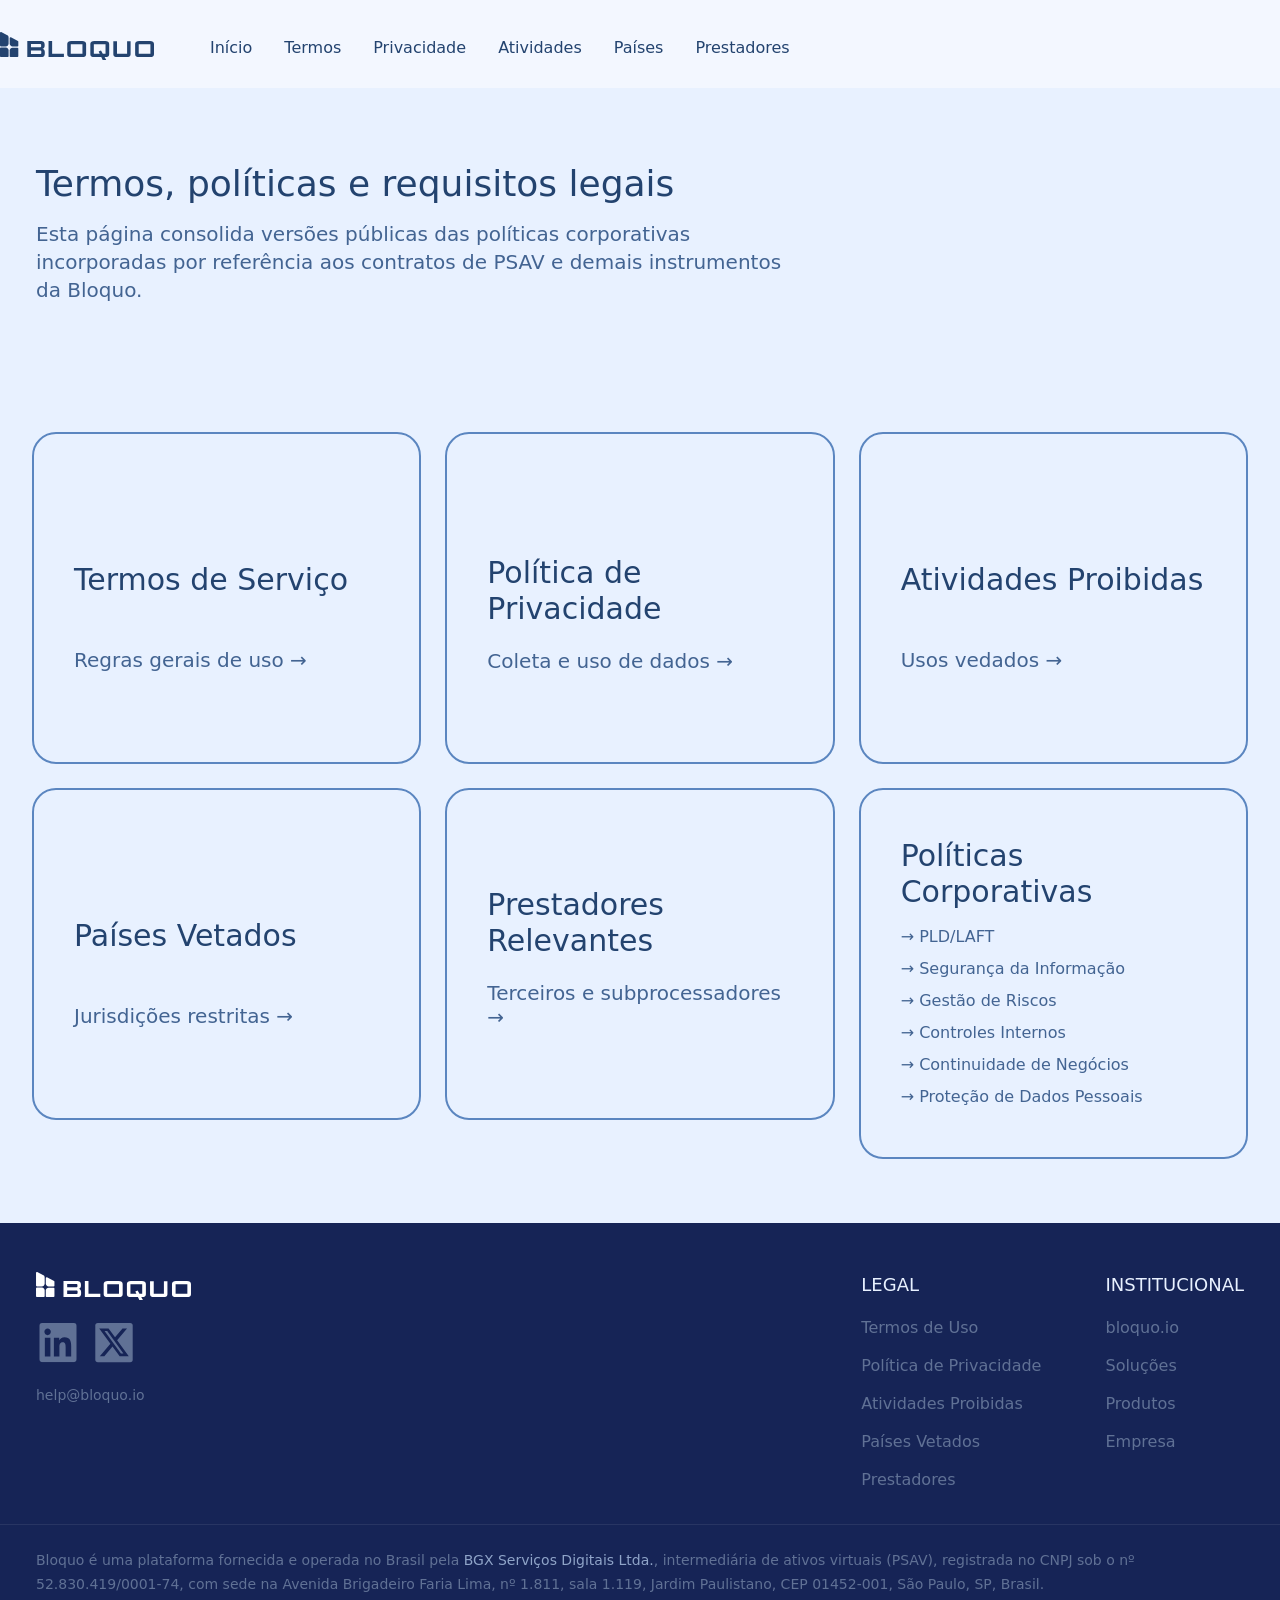
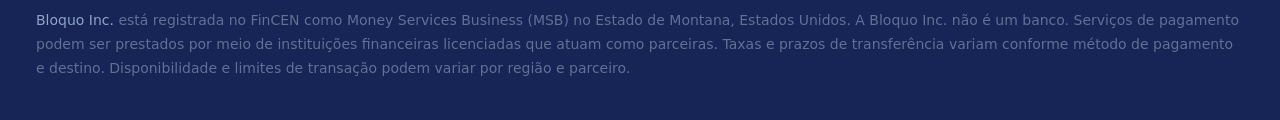
==== index.html @ 352c8483 "feat: add legal site (index, terms, privacy policy, policies)" ====
<!doctype html>
<html lang="pt-br">
<head>
  <meta charset="utf-8"/>
  <meta name="viewport" content="width=device-width, initial-scale=1"/>
  <title>Início — Bloquo Legal</title>
  <link rel="stylesheet" href="styles.css"/>
</head>
<body>
  <div class="container">
    
<header class="fixed top-0 pt-2 left-0 px-4.5 md:px-12 xl:px-0 right-0 z-50 bg-[#F3F7FF]">
  <div class="max-w-7xl mx-auto pl-0">
    <div class="flex items-center justify-between h-16 md:h-20">
      <div class="flex items-center gap-8 md:pl-0">
        <a class="flex items-center transition-opacity duration-300 ease-in-out hover:opacity-80" href="/">
          <img alt="Bloquo Logo" class="h-6 md:h-7 w-auto mb-1 transition-transform duration-300 ease-in-out" draggable="false" src="data:image/svg+xml,%3csvg%20width='154'%20height='28'%20viewBox='0%200%20154%2028'%20fill='none'%20xmlns='http://www.w3.org/2000/svg'%3e%3cg%20clip-path='url(%23clip0_362_6526)'%3e%3cpath%20d='M27.2982%2025.04V9.04001H40.5891C41.2258%209.04001%2041.7829%209.04001%2042.2605%209.20001C42.738%209.28001%2043.1359%209.52001%2043.5338%209.76001C43.8522%2010%2044.1705%2010.4%2044.3297%2010.88C44.4889%2011.36%2044.6481%2011.92%2044.6481%2012.64V13.68C44.6481%2014.48%2044.4889%2015.2%2044.091%2015.68C43.7726%2016.24%2043.2155%2016.56%2042.4992%2016.8C43.2951%2017.04%2043.9318%2017.44%2044.2501%2018C44.6481%2018.56%2044.8072%2019.36%2044.8072%2020.32V21.44C44.8072%2022.16%2044.7276%2022.8%2044.4889%2023.28C44.3297%2023.76%2044.0114%2024.16%2043.693%2024.4C43.3747%2024.64%2042.8972%2024.88%2042.4196%2024.96C41.9421%2025.04%2041.385%2025.12%2040.7483%2025.12L27.2982%2025.04ZM30.9592%2022H40.1116C40.5096%2022%2040.7483%2021.92%2040.9871%2021.76C41.1462%2021.6%2041.3054%2021.28%2041.3054%2020.96V19.44C41.3054%2019.04%2041.2258%2018.72%2040.9871%2018.64C40.8279%2018.48%2040.5096%2018.4%2040.1116%2018.4H30.9592V22ZM30.9592%2015.36H39.9525C40.3504%2015.36%2040.5891%2015.36%2040.8279%2015.12C40.9871%2014.96%2041.1462%2014.72%2041.1462%2014.32V13.12C41.1462%2012.8%2041.0667%2012.48%2040.8279%2012.32C40.6687%2012.16%2040.3504%2012.08%2039.9525%2012.08H30.9592V15.36Z'%20fill='%2323436F'/%3e%3cpath%20d='M48.5478%2025.04V9.04001H52.1292V21.76H63.908V25.04H48.5478Z'%20fill='%2323436F'/%3e%3cpath%20d='M67.2506%2012.24C67.2506%2010.96%2067.6486%2010.08%2068.3649%209.68001C69.0811%209.28001%2070.0362%209.04001%2071.23%209.04001H82.1333C83.3271%209.04001%2084.2822%209.28001%2084.9984%209.68001C85.7147%2010.08%2086.1127%2010.96%2086.1127%2012.24V21.76C86.1127%2023.12%2085.7943%2024%2085.078%2024.48C84.3618%2024.88%2083.4067%2025.12%2082.1333%2025.12H71.23C69.9566%2025.12%2069.0015%2024.88%2068.2853%2024.48C67.569%2024.08%2067.2506%2023.2%2067.2506%2021.84V12.32V12.24ZM70.7525%2012.24V21.84H82.4517V12.24H70.7525Z'%20fill='%2323436F'/%3e%3cpath%20d='M90.3307%2012.24C90.3307%2010.96%2090.7287%2010.08%2091.445%209.68001C92.1612%209.28001%2093.1163%209.04001%2094.3101%209.04001H105.213C106.407%209.04001%20107.362%209.28001%20108.079%209.68001C108.795%2010.08%20109.193%2010.96%20109.193%2012.24V21.76C109.193%2023.12%20108.874%2024%20108.158%2024.48C107.442%2024.88%20106.487%2025.12%20105.213%2025.12H94.3101C93.0367%2025.12%2092.0817%2024.88%2091.3654%2024.48C90.6491%2024.08%2090.3307%2023.2%2090.3307%2021.84V12.32V12.24ZM93.8326%2012.24V21.84H105.532V12.24H93.8326ZM102.667%2028L98.6873%2019.52L100.995%2018.4L106.248%2028H102.746H102.667Z'%20fill='%2323436F'/%3e%3cpath%20d='M113.49%209.2H116.992V21.76H127.1V9.2H130.602V21.76C130.602%2023.12%20130.283%2024%20129.567%2024.48C128.851%2024.88%20127.896%2025.12%20126.622%2025.12H117.311C116.674%2025.12%20116.196%2025.12%20115.639%2024.96C115.162%2024.88%20114.764%2024.72%20114.366%2024.48C114.048%2024.24%20113.729%2023.92%20113.57%2023.44C113.411%2023.04%20113.331%2022.48%20113.331%2021.76V9.2H113.49Z'%20fill='%2323436F'/%3e%3cpath%20d='M135.138%2012.24C135.138%2010.96%20135.536%2010.08%20136.252%209.68001C136.968%209.28001%20137.924%209.04001%20139.117%209.04001H150.021C151.214%209.04001%20152.17%209.28001%20152.886%209.68001C153.602%2010.08%20154%2010.96%20154%2012.24V21.76C154%2023.12%20153.682%2024%20152.965%2024.48C152.249%2024.88%20151.294%2025.12%20150.021%2025.12H139.117C137.844%2025.12%20136.889%2024.88%20136.173%2024.48C135.456%2024.08%20135.138%2023.2%20135.138%2021.84V12.32V12.24ZM138.719%2012.24V21.84H150.419V12.24H138.719Z'%20fill='%2323436F'/%3e%3cpath%20d='M0%2016.4C0%2015.92%200.318346%2015.6%200.795866%2015.6H5.73023H5.88941C7.40155%2015.68%208.59535%2016.96%208.59535%2018.48V24.24C8.59535%2024.72%208.277%2025.04%207.79948%2025.04H0.795866C0.318346%2025.04%200%2024.72%200%2024.24V16.4Z'%20fill='%2323436F'/%3e%3cpath%20d='M18.3049%2024.32C18.3049%2024.8%2017.9866%2025.12%2017.509%2025.12H10.5054C10.0279%2025.12%209.70956%2024.8%209.70956%2024.32V18.56C9.70956%2016.96%2010.9829%2015.68%2012.5747%2015.68H17.509C17.9866%2015.68%2018.3049%2016%2018.3049%2016.48V24.32Z'%20fill='%2323436F'/%3e%3cpath%20d='M7.32196%203.36008C8.11783%203.76008%208.59535%204.56008%208.59535%205.44008V11.5201V11.6801C8.51576%2013.2001%207.24238%2014.4001%205.73023%2014.4001H0.795866C0.318346%2014.4001%200%2014.0801%200%2013.6001V0.800081C0%200.160081%200.636693%20-0.15992%201.1938%200.0800805L7.32196%203.36008Z'%20fill='%2323436F'/%3e%3cpath%20d='M17.907%209.04C18.1457%209.2%2018.3049%209.44%2018.3049%209.76V13.68C18.3049%2014.16%2017.9866%2014.48%2017.509%2014.48H12.5747H12.4155C10.9829%2014.4%209.78915%2013.2%209.70956%2011.76V11.6V6C9.70956%205.36%2010.3463%205.04%2010.9034%205.28L17.907%209.04Z'%20fill='%2323436F'/%3e%3c/g%3e%3cdefs%3e%3cclipPath%20id='clip0_362_6526'%3e%3crect%20width='154'%20height='28'%20fill='white'/%3e%3c/clipPath%3e%3c/defs%3e%3c/svg%3e">
        </a>
        <nav class="hidden md:flex md:pl-6 items-center gap-8">
          <a href="index.html" class="text-[#23436F] cursor-pointer hover:text-[#0055FF] transition-colors duration-300 ease-in-out font-medium">Início</a>
          <a href="terms-of-service.html" class="text-[#23436F] cursor-pointer hover:text-[#0055FF] transition-colors duration-300 ease-in-out font-medium">Termos</a>
          <a href="privacy-policy.html" class="text-[#23436F] cursor-pointer hover:text-[#0055FF] transition-colors duration-300 ease-in-out font-medium">Privacidade</a>
          <a href="restricted-activities.html" class="text-[#23436F] cursor-pointer hover:text-[#0055FF] transition-colors duration-300 ease-in-out font-medium">Atividades</a>
          <a href="restricted-locations.html" class="text-[#23436F] cursor-pointer hover:text-[#0055FF] transition-colors duration-300 ease-in-out font-medium">Países</a>
          <a href="providers.html" class="text-[#23436F] cursor-pointer hover:text-[#0055FF] transition-colors duration-300 ease-in-out font-medium">Prestadores</a>
        </nav>
      </div>
    </div>
  </div>
</header>
<div style="height:100px"></div>

    
</div><!-- /container -->

<div class="page-hero">
  <div class="page-hero__inner">
    <h2>Termos, políticas e requisitos legais</h2>
    <p>Esta página consolida versões públicas das políticas corporativas incorporadas por referência aos contratos de PSAV e demais instrumentos da Bloquo.</p>
  </div>
</div>

<div class="container" style="padding-top:0">
<div class="grid grid-cols-1 md:grid-cols-2 lg:grid-cols-3 gap-6">
  <div class="flex-shrink-0"><div class="bg-transparent border-2 border-[#5B86C0] rounded-3xl text-[#23436F] relative flex w-full"><div class="flex-1 flex flex-col justify-end mb-12 px-10 pb-10 max-h-[280px]"><h3 class="text-xl md:text-3xl font-medium text-[#23436F] leading-[119.93%] mb-4 md:h-4/6 mt-32">Termos de Serviço</h3><h4 class="text-xl font-light h-16 text-[#436492] leading-[119.93%] mt-2 mb-0"><a href="terms-of-service.html" class="text-[#436492] hover:text-[#0055FF]">Regras gerais de uso →</a></h4></div></div></div>
  
  <div class="flex-shrink-0"><div class="bg-transparent border-2 border-[#5B86C0] rounded-3xl text-[#23436F] relative flex" class="w-full"><div class="flex-1 flex flex-col justify-end mb-12 px-10 pb-10 max-h-[280px]"><h3 class="text-xl md:text-3xl font-medium text-[#23436F] leading-[119.93%] mb-4 md:h-4/6 mt-32">Política de Privacidade</h3><h4 class="text-xl font-light h-16 text-[#436492] leading-[119.93%] mt-2 mb-0"><a href="privacy-policy.html" class="text-[#436492] hover:text-[#0055FF]">Coleta e uso de dados →</a></h4></div></div></div>
  
  <div class="flex-shrink-0"><div class="bg-transparent border-2 border-[#5B86C0] rounded-3xl text-[#23436F] relative flex" class="w-full"><div class="flex-1 flex flex-col justify-end mb-12 px-10 pb-10 max-h-[280px]"><h3 class="text-xl md:text-3xl font-medium text-[#23436F] leading-[119.93%] mb-4 md:h-4/6 mt-32">Atividades Proibidas</h3><h4 class="text-xl font-light h-16 text-[#436492] leading-[119.93%] mt-2 mb-0"><a href="restricted-activities.html" class="text-[#436492] hover:text-[#0055FF]">Usos vedados →</a></h4></div></div></div>
  
  <div class="flex-shrink-0"><div class="bg-transparent border-2 border-[#5B86C0] rounded-3xl text-[#23436F] relative flex" class="w-full"><div class="flex-1 flex flex-col justify-end mb-12 px-10 pb-10 max-h-[280px]"><h3 class="text-xl md:text-3xl font-medium text-[#23436F] leading-[119.93%] mb-4 md:h-4/6 mt-32">Países Vetados</h3><h4 class="text-xl font-light h-16 text-[#436492] leading-[119.93%] mt-2 mb-0"><a href="restricted-locations.html" class="text-[#436492] hover:text-[#0055FF]">Jurisdições restritas →</a></h4></div></div></div>
  
  <div class="flex-shrink-0"><div class="bg-transparent border-2 border-[#5B86C0] rounded-3xl text-[#23436F] relative flex w-full"><div class="flex-1 flex flex-col justify-end mb-12 px-10 pb-10 max-h-[280px]"><h3 class="text-xl md:text-3xl font-medium text-[#23436F] leading-[119.93%] mb-4 md:h-4/6 mt-32">Prestadores Relevantes</h3><h4 class="text-xl font-light h-16 text-[#436492] leading-[119.93%] mt-2 mb-0"><a href="providers.html" class="text-[#436492] hover:text-[#0055FF]">Terceiros e subprocessadores →</a></h4></div></div></div>
  
  <div class="flex-shrink-0"><div class="bg-transparent border-2 border-[#5B86C0] rounded-3xl text-[#23436F] relative flex w-full"><div class="flex-1 flex flex-col justify-end mb-6 px-10 pb-6 min-h-[280px]"><h3 class="text-xl md:text-3xl font-medium text-[#23436F] leading-[119.93%] mb-4 mt-12">Políticas Corporativas</h3><ul class="text-base text-[#436492] space-y-2"><li><a href="policies/pld.html" class="hover:text-[#0055FF]">→ PLD/LAFT</a></li><li><a href="policies/seguranca-informacao.html" class="hover:text-[#0055FF]">→ Segurança da Informação</a></li><li><a href="policies/gestao-riscos.html" class="hover:text-[#0055FF]">→ Gestão de Riscos</a></li><li><a href="policies/controles-internos.html" class="hover:text-[#0055FF]">→ Controles Internos</a></li><li><a href="policies/continuidade.html" class="hover:text-[#0055FF]">→ Continuidade de Negócios</a></li><li><a href="policies/dados-pessoais.html" class="hover:text-[#0055FF]">→ Proteção de Dados Pessoais</a></li></ul></div></div></div>
</div>

    


  </div>

<footer class="site-footer">
  <div class="site-footer__inner">
    <div class="site-footer__brand">
      <a href="https://bloquo.io" class="site-footer__logo-link">
        <img src="data:image/svg+xml,%3csvg%20width='154'%20height='28'%20viewBox='0%200%20154%2028'%20fill='none'%20xmlns='http://www.w3.org/2000/svg'%3e%3cg%20clip-path='url(%23clip0_362_6526)'%3e%3cpath%20d='M27.2982%2025.04V9.04001H40.5891C41.2258%209.04001%2041.7829%209.04001%2042.2605%209.20001C42.738%209.28001%2043.1359%209.52001%2043.5338%209.76001C43.8522%2010%2044.1705%2010.4%2044.3297%2010.88C44.4889%2011.36%2044.6481%2011.92%2044.6481%2012.64V13.68C44.6481%2014.48%2044.4889%2015.2%2044.091%2015.68C43.7726%2016.24%2043.2155%2016.56%2042.4992%2016.8C43.2951%2017.04%2043.9318%2017.44%2044.2501%2018C44.6481%2018.56%2044.8072%2019.36%2044.8072%2020.32V21.44C44.8072%2022.16%2044.7276%2022.8%2044.4889%2023.28C44.3297%2023.76%2044.0114%2024.16%2043.693%2024.4C43.3747%2024.64%2042.8972%2024.88%2042.4196%2024.96C41.9421%2025.04%2041.385%2025.12%2040.7483%2025.12L27.2982%2025.04ZM30.9592%2022H40.1116C40.5096%2022%2040.7483%2021.92%2040.9871%2021.76C41.1462%2021.6%2041.3054%2021.28%2041.3054%2020.96V19.44C41.3054%2019.04%2041.2258%2018.72%2040.9871%2018.64C40.8279%2018.48%2040.5096%2018.4%2040.1116%2018.4H30.9592V22ZM30.9592%2015.36H39.9525C40.3504%2015.36%2040.5891%2015.36%2040.8279%2015.12C40.9871%2014.96%2041.1462%2014.72%2041.1462%2014.32V13.12C41.1462%2012.8%2041.0667%2012.48%2040.8279%2012.32C40.6687%2012.16%2040.3504%2012.08%2039.9525%2012.08H30.9592V15.36Z'%20fill='%2323436F'/%3e%3cpath%20d='M48.5478%2025.04V9.04001H52.1292V21.76H63.908V25.04H48.5478Z'%20fill='%2323436F'/%3e%3cpath%20d='M67.2506%2012.24C67.2506%2010.96%2067.6486%2010.08%2068.3649%209.68001C69.0811%209.28001%2070.0362%209.04001%2071.23%209.04001H82.1333C83.3271%209.04001%2084.2822%209.28001%2084.9984%209.68001C85.7147%2010.08%2086.1127%2010.96%2086.1127%2012.24V21.76C86.1127%2023.12%2085.7943%2024%2085.078%2024.48C84.3618%2024.88%2083.4067%2025.12%2082.1333%2025.12H71.23C69.9566%2025.12%2069.0015%2024.88%2068.2853%2024.48C67.569%2024.08%2067.2506%2023.2%2067.2506%2021.84V12.32V12.24ZM70.7525%2012.24V21.84H82.4517V12.24H70.7525Z'%20fill='%2323436F'/%3e%3cpath%20d='M90.3307%2012.24C90.3307%2010.96%2090.7287%2010.08%2091.445%209.68001C92.1612%209.28001%2093.1163%209.04001%2094.3101%209.04001H105.213C106.407%209.04001%20107.362%209.28001%20108.079%209.68001C108.795%2010.08%20109.193%2010.96%20109.193%2012.24V21.76C109.193%2023.12%20108.874%2024%20108.158%2024.48C107.442%2024.88%20106.487%2025.12%20105.213%2025.12H94.3101C93.0367%2025.12%2092.0817%2024.88%2091.3654%2024.48C90.6491%2024.08%2090.3307%2023.2%2090.3307%2021.84V12.32V12.24ZM93.8326%2012.24V21.84H105.532V12.24H93.8326ZM102.667%2028L98.6873%2019.52L100.995%2018.4L106.248%2028H102.746H102.667Z'%20fill='%2323436F'/%3e%3cpath%20d='M113.49%209.2H116.992V21.76H127.1V9.2H130.602V21.76C130.602%2023.12%20130.283%2024%20129.567%2024.48C128.851%2024.88%20127.896%2025.12%20126.622%2025.12H117.311C116.674%2025.12%20116.196%2025.12%20115.639%2024.96C115.162%2024.88%20114.764%2024.72%20114.366%2024.48C114.048%2024.24%20113.729%2023.92%20113.57%2023.44C113.411%2023.04%20113.331%2022.48%20113.331%2021.76V9.2H113.49Z'%20fill='%2323436F'/%3e%3cpath%20d='M135.138%2012.24C135.138%2010.96%20135.536%2010.08%20136.252%209.68001C136.968%209.28001%20137.924%209.04001%20139.117%209.04001H150.021C151.214%209.04001%20152.17%209.28001%20152.886%209.68001C153.602%2010.08%20154%2010.96%20154%2012.24V21.76C154%2023.12%20153.682%2024%20152.965%2024.48C152.249%2024.88%20151.294%2025.12%20150.021%2025.12H139.117C137.844%2025.12%20136.889%2024.88%20136.173%2024.48C135.456%2024.08%20135.138%2023.2%20135.138%2021.84V12.32V12.24ZM138.719%2012.24V21.84H150.419V12.24H138.719Z'%20fill='%2323436F'/%3e%3cpath%20d='M0%2016.4C0%2015.92%200.318346%2015.6%200.795866%2015.6H5.73023H5.88941C7.40155%2015.68%208.59535%2016.96%208.59535%2018.48V24.24C8.59535%2024.72%208.277%2025.04%207.79948%2025.04H0.795866C0.318346%2025.04%200%2024.72%200%2024.24V16.4Z'%20fill='%2323436F'/%3e%3cpath%20d='M18.3049%2024.32C18.3049%2024.8%2017.9866%2025.12%2017.509%2025.12H10.5054C10.0279%2025.12%209.70956%2024.8%209.70956%2024.32V18.56C9.70956%2016.96%2010.9829%2015.68%2012.5747%2015.68H17.509C17.9866%2015.68%2018.3049%2016%2018.3049%2016.48V24.32Z'%20fill='%2323436F'/%3e%3cpath%20d='M7.32196%203.36008C8.11783%203.76008%208.59535%204.56008%208.59535%205.44008V11.5201V11.6801C8.51576%2013.2001%207.24238%2014.4001%205.73023%2014.4001H0.795866C0.318346%2014.4001%200%2014.0801%200%2013.6001V0.800081C0%200.160081%200.636693%20-0.15992%201.1938%200.0800805L7.32196%203.36008Z'%20fill='%2323436F'/%3e%3cpath%20d='M17.907%209.04C18.1457%209.2%2018.3049%209.44%2018.3049%209.76V13.68C18.3049%2014.16%2017.9866%2014.48%2017.509%2014.48H12.5747H12.4155C10.9829%2014.4%209.78915%2013.2%209.70956%2011.76V11.6V6C9.70956%205.36%2010.3463%205.04%2010.9034%205.28L17.907%209.04Z'%20fill='%2323436F'/%3e%3c/g%3e%3cdefs%3e%3cclipPath%20id='clip0_362_6526'%3e%3crect%20width='154'%20height='28'%20fill='white'/%3e%3c/clipPath%3e%3c/defs%3e%3c/svg%3e" alt="Bloquo" class="site-footer__logo">
      </a>
      <div class="site-footer__social">
        <a href="https://www.linkedin.com/company/bloquo-inc/" target="_blank" rel="noopener" aria-label="LinkedIn" class="site-footer__social-icon">
          <img alt="LinkedIn" src="data:image/svg+xml,%3csvg%20width='29'%20height='31'%20viewBox='0%200%2029%2031'%20fill='none'%20xmlns='http://www.w3.org/2000/svg'%3e%3cg%20clip-path='url(%23clip0_639_62)'%3e%3cpath%20d='M26.8533%200H2.14102C0.957227%200%200%200.9786%200%202.18851V28.1718C0%2029.3817%200.957227%2030.3663%202.14102%2030.3663H26.8533C28.0371%2030.3663%2029%2029.3817%2029%2028.1778V2.18851C29%200.9786%2028.0371%200%2026.8533%200ZM8.60371%2025.8766H4.29902V11.3814H8.60371V25.8766ZM6.45137%209.40642C5.06934%209.40642%203.95352%208.23803%203.95352%206.79682C3.95352%205.35561%205.06934%204.18722%206.45137%204.18722C7.82773%204.18722%208.94355%205.35561%208.94355%206.79682C8.94355%208.2321%207.82773%209.40642%206.45137%209.40642ZM24.7123%2025.8766H20.4133V18.8306C20.4133%2017.1522%2020.385%2014.9874%2018.176%2014.9874C15.9387%2014.9874%2015.5988%2016.8201%2015.5988%2018.712V25.8766H11.3055V11.3814H15.4289V13.3623H15.4855C16.0576%2012.2236%2017.4623%2011.0196%2019.5523%2011.0196C23.908%2011.0196%2024.7123%2014.0207%2024.7123%2017.9232V25.8766V25.8766Z'%20fill='%23607195'/%3e%3c/g%3e%3cdefs%3e%3cclipPath%20id='clip0_639_62'%3e%3crect%20width='29'%20height='30.3663'%20fill='white'/%3e%3c/clipPath%3e%3c/defs%3e%3c/svg%3e" class="site-footer__social-img">
        </a>
        <a href="https://x.com/bloquo_io" target="_blank" rel="noopener" aria-label="X (Twitter)" class="site-footer__social-icon">
          <img alt="X" src="data:image/svg+xml,%3csvg%20width='29'%20height='31'%20viewBox='0%200%2029%2031'%20fill='none'%20xmlns='http://www.w3.org/2000/svg'%3e%3crect%20width='29'%20height='30.3663'%20rx='2'%20fill='%23607195'/%3e%3cpath%20d='M21.09%204.1709H24.604L16.9269%2013.3588L25.9584%2025.8614H18.8868L13.348%2018.2786L7.01044%2025.8614H3.49428L11.7057%2016.0339L3.04175%204.1709H10.2929L15.2995%2011.1018L21.09%204.1709ZM19.8567%2023.6589H21.8038L9.23487%206.25763H7.14535L19.8567%2023.6589Z'%20fill='%23162456'/%3e%3c/svg%3e" class="site-footer__social-img">
        </a>
      </div>
      <a href="mailto:help@bloquo.io" class="site-footer__email">help@bloquo.io</a>
    </div>
    <div class="site-footer__nav">
      <div class="site-footer__nav-col">
        <span class="site-footer__nav-heading">LEGAL</span>
        <a href="terms-of-service.html" class="site-footer__nav-link">Termos de Uso</a>
        <a href="privacy-policy.html" class="site-footer__nav-link">Política de Privacidade</a>
        <a href="restricted-activities.html" class="site-footer__nav-link">Atividades Proibidas</a>
        <a href="restricted-locations.html" class="site-footer__nav-link">Países Vetados</a>
        <a href="providers.html" class="site-footer__nav-link">Prestadores</a>
      </div>
      <div class="site-footer__nav-col">
        <span class="site-footer__nav-heading">INSTITUCIONAL</span>
        <a href="https://bloquo.io" class="site-footer__nav-link">bloquo.io</a>
        <a href="https://bloquo.io/#solutions" class="site-footer__nav-link">Soluções</a>
        <a href="https://bloquo.io/#products" class="site-footer__nav-link">Produtos</a>
        <a href="https://bloquo.io/company" class="site-footer__nav-link">Empresa</a>
      </div>
    </div>
  </div>
  <div class="site-footer__legal">
    <p>Bloquo é uma plataforma fornecida e operada no Brasil pela <strong>BGX Serviços Digitais Ltda.</strong>, intermediária de ativos virtuais (PSAV), registrada no CNPJ sob o nº 52.830.419/0001-74, com sede na Avenida Brigadeiro Faria Lima, nº 1.811, sala 1.119, Jardim Paulistano, CEP 01452-001, São Paulo, SP, Brasil.</p>
    <p><strong>Bloquo Inc.</strong> está registrada no FinCEN como Money Services Business (MSB) no Estado de Montana, Estados Unidos. A Bloquo Inc. não é um banco. Serviços de pagamento podem ser prestados por meio de instituições financeiras licenciadas que atuam como parceiras. Taxas e prazos de transferência variam conforme método de pagamento e destino. Disponibilidade e limites de transação podem variar por região e parceiro.</p>
  </div>
</footer>
</body>
</html>
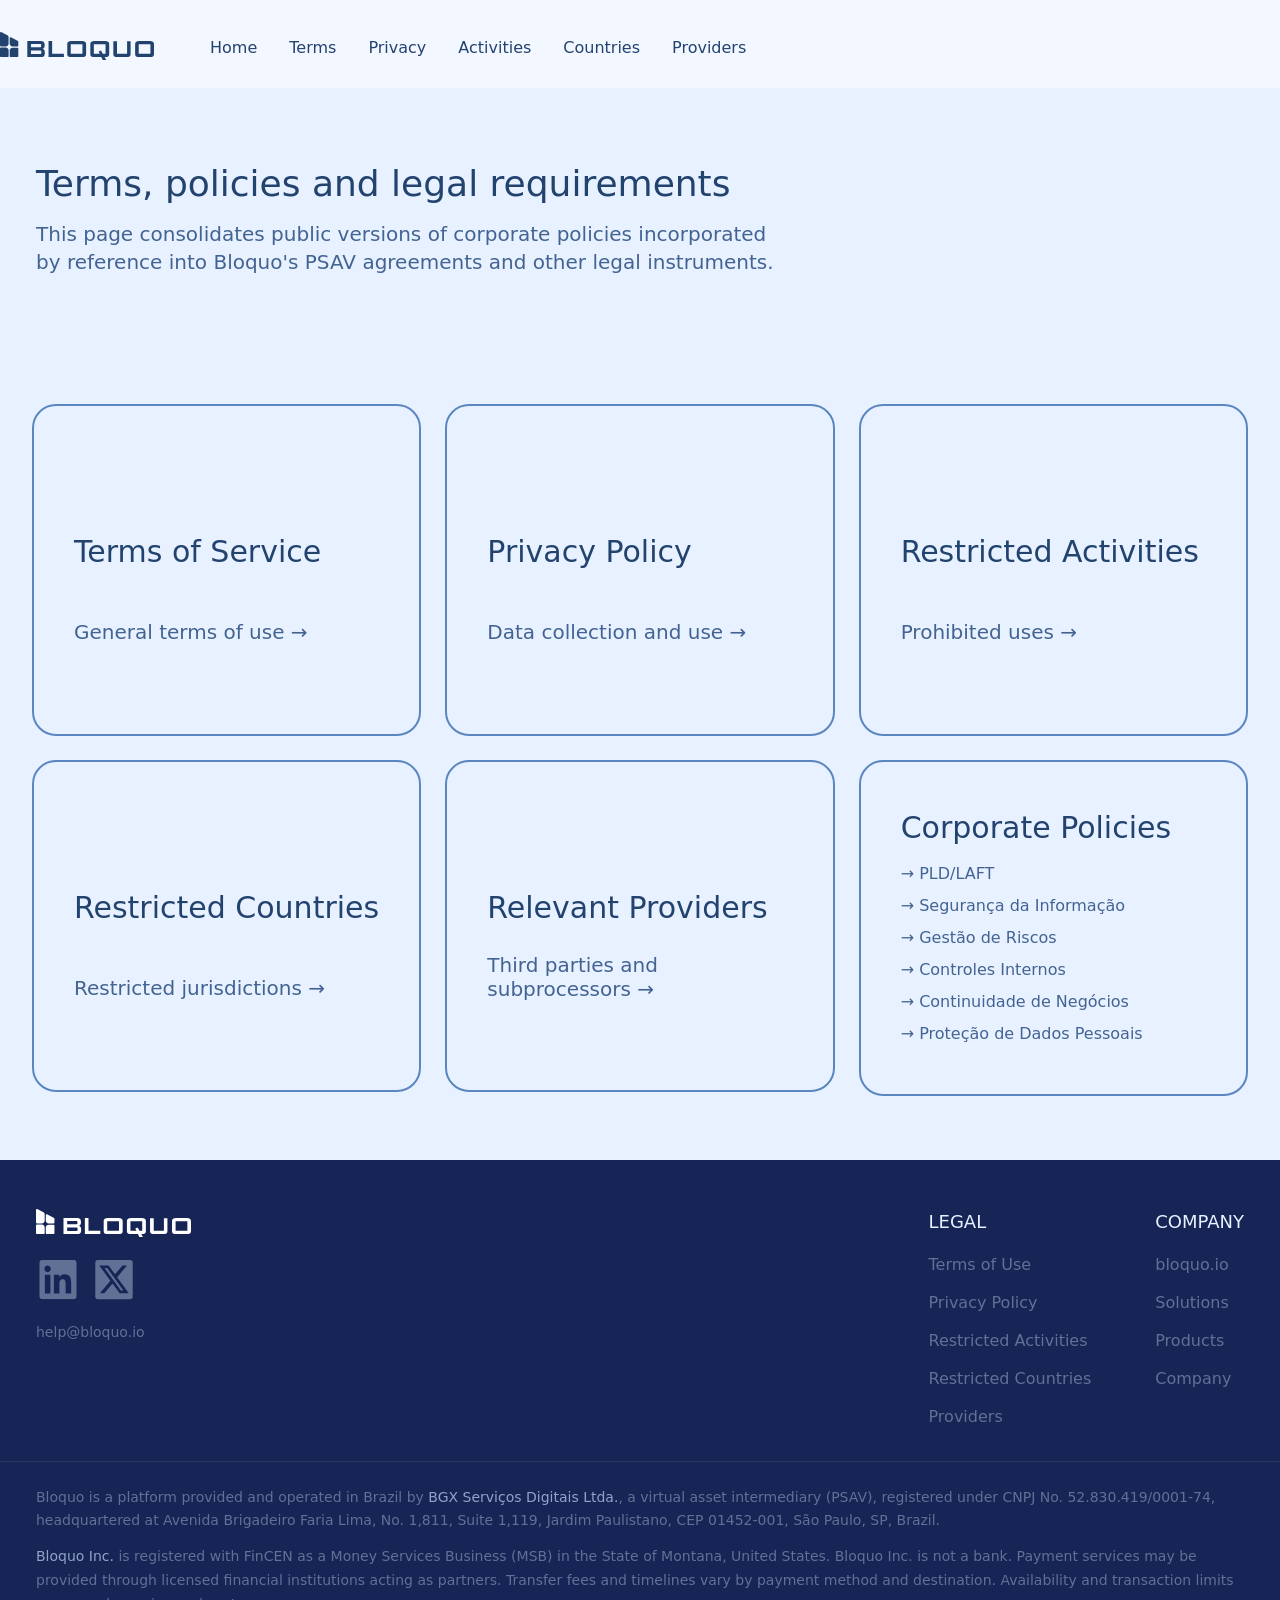
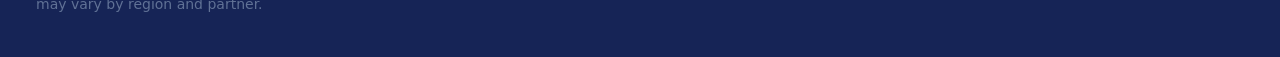
==== commit 7da9b1c4: "translate site to English" ====
--- a/index.html
+++ b/index.html
@@ -1,9 +1,9 @@
 <!doctype html>
-<html lang="pt-br">
+<html lang="en">
 <head>
   <meta charset="utf-8"/>
   <meta name="viewport" content="width=device-width, initial-scale=1"/>
-  <title>Início — Bloquo Legal</title>
+  <title>Home — Bloquo Legal</title>
   <link rel="stylesheet" href="styles.css"/>
 </head>
 <body>
@@ -17,12 +17,12 @@
           <img alt="Bloquo Logo" class="h-6 md:h-7 w-auto mb-1 transition-transform duration-300 ease-in-out" draggable="false" src="data:image/svg+xml,%3csvg%20width='154'%20height='28'%20viewBox='0%200%20154%2028'%20fill='none'%20xmlns='http://www.w3.org/2000/svg'%3e%3cg%20clip-path='url(%23clip0_362_6526)'%3e%3cpath%20d='M27.2982%2025.04V9.04001H40.5891C41.2258%209.04001%2041.7829%209.04001%2042.2605%209.20001C42.738%209.28001%2043.1359%209.52001%2043.5338%209.76001C43.8522%2010%2044.1705%2010.4%2044.3297%2010.88C44.4889%2011.36%2044.6481%2011.92%2044.6481%2012.64V13.68C44.6481%2014.48%2044.4889%2015.2%2044.091%2015.68C43.7726%2016.24%2043.2155%2016.56%2042.4992%2016.8C43.2951%2017.04%2043.9318%2017.44%2044.2501%2018C44.6481%2018.56%2044.8072%2019.36%2044.8072%2020.32V21.44C44.8072%2022.16%2044.7276%2022.8%2044.4889%2023.28C44.3297%2023.76%2044.0114%2024.16%2043.693%2024.4C43.3747%2024.64%2042.8972%2024.88%2042.4196%2024.96C41.9421%2025.04%2041.385%2025.12%2040.7483%2025.12L27.2982%2025.04ZM30.9592%2022H40.1116C40.5096%2022%2040.7483%2021.92%2040.9871%2021.76C41.1462%2021.6%2041.3054%2021.28%2041.3054%2020.96V19.44C41.3054%2019.04%2041.2258%2018.72%2040.9871%2018.64C40.8279%2018.48%2040.5096%2018.4%2040.1116%2018.4H30.9592V22ZM30.9592%2015.36H39.9525C40.3504%2015.36%2040.5891%2015.36%2040.8279%2015.12C40.9871%2014.96%2041.1462%2014.72%2041.1462%2014.32V13.12C41.1462%2012.8%2041.0667%2012.48%2040.8279%2012.32C40.6687%2012.16%2040.3504%2012.08%2039.9525%2012.08H30.9592V15.36Z'%20fill='%2323436F'/%3e%3cpath%20d='M48.5478%2025.04V9.04001H52.1292V21.76H63.908V25.04H48.5478Z'%20fill='%2323436F'/%3e%3cpath%20d='M67.2506%2012.24C67.2506%2010.96%2067.6486%2010.08%2068.3649%209.68001C69.0811%209.28001%2070.0362%209.04001%2071.23%209.04001H82.1333C83.3271%209.04001%2084.2822%209.28001%2084.9984%209.68001C85.7147%2010.08%2086.1127%2010.96%2086.1127%2012.24V21.76C86.1127%2023.12%2085.7943%2024%2085.078%2024.48C84.3618%2024.88%2083.4067%2025.12%2082.1333%2025.12H71.23C69.9566%2025.12%2069.0015%2024.88%2068.2853%2024.48C67.569%2024.08%2067.2506%2023.2%2067.2506%2021.84V12.32V12.24ZM70.7525%2012.24V21.84H82.4517V12.24H70.7525Z'%20fill='%2323436F'/%3e%3cpath%20d='M90.3307%2012.24C90.3307%2010.96%2090.7287%2010.08%2091.445%209.68001C92.1612%209.28001%2093.1163%209.04001%2094.3101%209.04001H105.213C106.407%209.04001%20107.362%209.28001%20108.079%209.68001C108.795%2010.08%20109.193%2010.96%20109.193%2012.24V21.76C109.193%2023.12%20108.874%2024%20108.158%2024.48C107.442%2024.88%20106.487%2025.12%20105.213%2025.12H94.3101C93.0367%2025.12%2092.0817%2024.88%2091.3654%2024.48C90.6491%2024.08%2090.3307%2023.2%2090.3307%2021.84V12.32V12.24ZM93.8326%2012.24V21.84H105.532V12.24H93.8326ZM102.667%2028L98.6873%2019.52L100.995%2018.4L106.248%2028H102.746H102.667Z'%20fill='%2323436F'/%3e%3cpath%20d='M113.49%209.2H116.992V21.76H127.1V9.2H130.602V21.76C130.602%2023.12%20130.283%2024%20129.567%2024.48C128.851%2024.88%20127.896%2025.12%20126.622%2025.12H117.311C116.674%2025.12%20116.196%2025.12%20115.639%2024.96C115.162%2024.88%20114.764%2024.72%20114.366%2024.48C114.048%2024.24%20113.729%2023.92%20113.57%2023.44C113.411%2023.04%20113.331%2022.48%20113.331%2021.76V9.2H113.49Z'%20fill='%2323436F'/%3e%3cpath%20d='M135.138%2012.24C135.138%2010.96%20135.536%2010.08%20136.252%209.68001C136.968%209.28001%20137.924%209.04001%20139.117%209.04001H150.021C151.214%209.04001%20152.17%209.28001%20152.886%209.68001C153.602%2010.08%20154%2010.96%20154%2012.24V21.76C154%2023.12%20153.682%2024%20152.965%2024.48C152.249%2024.88%20151.294%2025.12%20150.021%2025.12H139.117C137.844%2025.12%20136.889%2024.88%20136.173%2024.48C135.456%2024.08%20135.138%2023.2%20135.138%2021.84V12.32V12.24ZM138.719%2012.24V21.84H150.419V12.24H138.719Z'%20fill='%2323436F'/%3e%3cpath%20d='M0%2016.4C0%2015.92%200.318346%2015.6%200.795866%2015.6H5.73023H5.88941C7.40155%2015.68%208.59535%2016.96%208.59535%2018.48V24.24C8.59535%2024.72%208.277%2025.04%207.79948%2025.04H0.795866C0.318346%2025.04%200%2024.72%200%2024.24V16.4Z'%20fill='%2323436F'/%3e%3cpath%20d='M18.3049%2024.32C18.3049%2024.8%2017.9866%2025.12%2017.509%2025.12H10.5054C10.0279%2025.12%209.70956%2024.8%209.70956%2024.32V18.56C9.70956%2016.96%2010.9829%2015.68%2012.5747%2015.68H17.509C17.9866%2015.68%2018.3049%2016%2018.3049%2016.48V24.32Z'%20fill='%2323436F'/%3e%3cpath%20d='M7.32196%203.36008C8.11783%203.76008%208.59535%204.56008%208.59535%205.44008V11.5201V11.6801C8.51576%2013.2001%207.24238%2014.4001%205.73023%2014.4001H0.795866C0.318346%2014.4001%200%2014.0801%200%2013.6001V0.800081C0%200.160081%200.636693%20-0.15992%201.1938%200.0800805L7.32196%203.36008Z'%20fill='%2323436F'/%3e%3cpath%20d='M17.907%209.04C18.1457%209.2%2018.3049%209.44%2018.3049%209.76V13.68C18.3049%2014.16%2017.9866%2014.48%2017.509%2014.48H12.5747H12.4155C10.9829%2014.4%209.78915%2013.2%209.70956%2011.76V11.6V6C9.70956%205.36%2010.3463%205.04%2010.9034%205.28L17.907%209.04Z'%20fill='%2323436F'/%3e%3c/g%3e%3cdefs%3e%3cclipPath%20id='clip0_362_6526'%3e%3crect%20width='154'%20height='28'%20fill='white'/%3e%3c/clipPath%3e%3c/defs%3e%3c/svg%3e">
         </a>
         <nav class="hidden md:flex md:pl-6 items-center gap-8">
-          <a href="index.html" class="text-[#23436F] cursor-pointer hover:text-[#0055FF] transition-colors duration-300 ease-in-out font-medium">Início</a>
-          <a href="terms-of-service.html" class="text-[#23436F] cursor-pointer hover:text-[#0055FF] transition-colors duration-300 ease-in-out font-medium">Termos</a>
-          <a href="privacy-policy.html" class="text-[#23436F] cursor-pointer hover:text-[#0055FF] transition-colors duration-300 ease-in-out font-medium">Privacidade</a>
-          <a href="restricted-activities.html" class="text-[#23436F] cursor-pointer hover:text-[#0055FF] transition-colors duration-300 ease-in-out font-medium">Atividades</a>
-          <a href="restricted-locations.html" class="text-[#23436F] cursor-pointer hover:text-[#0055FF] transition-colors duration-300 ease-in-out font-medium">Países</a>
-          <a href="providers.html" class="text-[#23436F] cursor-pointer hover:text-[#0055FF] transition-colors duration-300 ease-in-out font-medium">Prestadores</a>
+          <a href="index.html" class="text-[#23436F] cursor-pointer hover:text-[#0055FF] transition-colors duration-300 ease-in-out font-medium">Home</a>
+          <a href="terms-of-service.html" class="text-[#23436F] cursor-pointer hover:text-[#0055FF] transition-colors duration-300 ease-in-out font-medium">Terms</a>
+          <a href="privacy-policy.html" class="text-[#23436F] cursor-pointer hover:text-[#0055FF] transition-colors duration-300 ease-in-out font-medium">Privacy</a>
+          <a href="restricted-activities.html" class="text-[#23436F] cursor-pointer hover:text-[#0055FF] transition-colors duration-300 ease-in-out font-medium">Activities</a>
+          <a href="restricted-locations.html" class="text-[#23436F] cursor-pointer hover:text-[#0055FF] transition-colors duration-300 ease-in-out font-medium">Countries</a>
+          <a href="providers.html" class="text-[#23436F] cursor-pointer hover:text-[#0055FF] transition-colors duration-300 ease-in-out font-medium">Providers</a>
         </nav>
       </div>
     </div>
@@ -35,24 +35,24 @@
 
 <div class="page-hero">
   <div class="page-hero__inner">
-    <h2>Termos, políticas e requisitos legais</h2>
-    <p>Esta página consolida versões públicas das políticas corporativas incorporadas por referência aos contratos de PSAV e demais instrumentos da Bloquo.</p>
+    <h2>Terms, policies and legal requirements</h2>
+    <p>This page consolidates public versions of corporate policies incorporated by reference into Bloquo's PSAV agreements and other legal instruments.</p>
   </div>
 </div>
 
 <div class="container" style="padding-top:0">
 <div class="grid grid-cols-1 md:grid-cols-2 lg:grid-cols-3 gap-6">
-  <div class="flex-shrink-0"><div class="bg-transparent border-2 border-[#5B86C0] rounded-3xl text-[#23436F] relative flex w-full"><div class="flex-1 flex flex-col justify-end mb-12 px-10 pb-10 max-h-[280px]"><h3 class="text-xl md:text-3xl font-medium text-[#23436F] leading-[119.93%] mb-4 md:h-4/6 mt-32">Termos de Serviço</h3><h4 class="text-xl font-light h-16 text-[#436492] leading-[119.93%] mt-2 mb-0"><a href="terms-of-service.html" class="text-[#436492] hover:text-[#0055FF]">Regras gerais de uso →</a></h4></div></div></div>
+  <div class="flex-shrink-0"><div class="bg-transparent border-2 border-[#5B86C0] rounded-3xl text-[#23436F] relative flex w-full"><div class="flex-1 flex flex-col justify-end mb-12 px-10 pb-10 max-h-[280px]"><h3 class="text-xl md:text-3xl font-medium text-[#23436F] leading-[119.93%] mb-4 md:h-4/6 mt-32">Terms of Service</h3><h4 class="text-xl font-light h-16 text-[#436492] leading-[119.93%] mt-2 mb-0"><a href="terms-of-service.html" class="text-[#436492] hover:text-[#0055FF]">General terms of use →</a></h4></div></div></div>
   
-  <div class="flex-shrink-0"><div class="bg-transparent border-2 border-[#5B86C0] rounded-3xl text-[#23436F] relative flex" class="w-full"><div class="flex-1 flex flex-col justify-end mb-12 px-10 pb-10 max-h-[280px]"><h3 class="text-xl md:text-3xl font-medium text-[#23436F] leading-[119.93%] mb-4 md:h-4/6 mt-32">Política de Privacidade</h3><h4 class="text-xl font-light h-16 text-[#436492] leading-[119.93%] mt-2 mb-0"><a href="privacy-policy.html" class="text-[#436492] hover:text-[#0055FF]">Coleta e uso de dados →</a></h4></div></div></div>
+  <div class="flex-shrink-0"><div class="bg-transparent border-2 border-[#5B86C0] rounded-3xl text-[#23436F] relative flex" class="w-full"><div class="flex-1 flex flex-col justify-end mb-12 px-10 pb-10 max-h-[280px]"><h3 class="text-xl md:text-3xl font-medium text-[#23436F] leading-[119.93%] mb-4 md:h-4/6 mt-32">Privacy Policy</h3><h4 class="text-xl font-light h-16 text-[#436492] leading-[119.93%] mt-2 mb-0"><a href="privacy-policy.html" class="text-[#436492] hover:text-[#0055FF]">Data collection and use →</a></h4></div></div></div>
   
-  <div class="flex-shrink-0"><div class="bg-transparent border-2 border-[#5B86C0] rounded-3xl text-[#23436F] relative flex" class="w-full"><div class="flex-1 flex flex-col justify-end mb-12 px-10 pb-10 max-h-[280px]"><h3 class="text-xl md:text-3xl font-medium text-[#23436F] leading-[119.93%] mb-4 md:h-4/6 mt-32">Atividades Proibidas</h3><h4 class="text-xl font-light h-16 text-[#436492] leading-[119.93%] mt-2 mb-0"><a href="restricted-activities.html" class="text-[#436492] hover:text-[#0055FF]">Usos vedados →</a></h4></div></div></div>
+  <div class="flex-shrink-0"><div class="bg-transparent border-2 border-[#5B86C0] rounded-3xl text-[#23436F] relative flex" class="w-full"><div class="flex-1 flex flex-col justify-end mb-12 px-10 pb-10 max-h-[280px]"><h3 class="text-xl md:text-3xl font-medium text-[#23436F] leading-[119.93%] mb-4 md:h-4/6 mt-32">Restricted Activities</h3><h4 class="text-xl font-light h-16 text-[#436492] leading-[119.93%] mt-2 mb-0"><a href="restricted-activities.html" class="text-[#436492] hover:text-[#0055FF]">Prohibited uses →</a></h4></div></div></div>
   
-  <div class="flex-shrink-0"><div class="bg-transparent border-2 border-[#5B86C0] rounded-3xl text-[#23436F] relative flex" class="w-full"><div class="flex-1 flex flex-col justify-end mb-12 px-10 pb-10 max-h-[280px]"><h3 class="text-xl md:text-3xl font-medium text-[#23436F] leading-[119.93%] mb-4 md:h-4/6 mt-32">Países Vetados</h3><h4 class="text-xl font-light h-16 text-[#436492] leading-[119.93%] mt-2 mb-0"><a href="restricted-locations.html" class="text-[#436492] hover:text-[#0055FF]">Jurisdições restritas →</a></h4></div></div></div>
+  <div class="flex-shrink-0"><div class="bg-transparent border-2 border-[#5B86C0] rounded-3xl text-[#23436F] relative flex" class="w-full"><div class="flex-1 flex flex-col justify-end mb-12 px-10 pb-10 max-h-[280px]"><h3 class="text-xl md:text-3xl font-medium text-[#23436F] leading-[119.93%] mb-4 md:h-4/6 mt-32">Restricted Countries</h3><h4 class="text-xl font-light h-16 text-[#436492] leading-[119.93%] mt-2 mb-0"><a href="restricted-locations.html" class="text-[#436492] hover:text-[#0055FF]">Restricted jurisdictions →</a></h4></div></div></div>
   
-  <div class="flex-shrink-0"><div class="bg-transparent border-2 border-[#5B86C0] rounded-3xl text-[#23436F] relative flex w-full"><div class="flex-1 flex flex-col justify-end mb-12 px-10 pb-10 max-h-[280px]"><h3 class="text-xl md:text-3xl font-medium text-[#23436F] leading-[119.93%] mb-4 md:h-4/6 mt-32">Prestadores Relevantes</h3><h4 class="text-xl font-light h-16 text-[#436492] leading-[119.93%] mt-2 mb-0"><a href="providers.html" class="text-[#436492] hover:text-[#0055FF]">Terceiros e subprocessadores →</a></h4></div></div></div>
+  <div class="flex-shrink-0"><div class="bg-transparent border-2 border-[#5B86C0] rounded-3xl text-[#23436F] relative flex w-full"><div class="flex-1 flex flex-col justify-end mb-12 px-10 pb-10 max-h-[280px]"><h3 class="text-xl md:text-3xl font-medium text-[#23436F] leading-[119.93%] mb-4 md:h-4/6 mt-32">Relevant Providers</h3><h4 class="text-xl font-light h-16 text-[#436492] leading-[119.93%] mt-2 mb-0"><a href="providers.html" class="text-[#436492] hover:text-[#0055FF]">Third parties and subprocessors →</a></h4></div></div></div>
   
-  <div class="flex-shrink-0"><div class="bg-transparent border-2 border-[#5B86C0] rounded-3xl text-[#23436F] relative flex w-full"><div class="flex-1 flex flex-col justify-end mb-6 px-10 pb-6 min-h-[280px]"><h3 class="text-xl md:text-3xl font-medium text-[#23436F] leading-[119.93%] mb-4 mt-12">Políticas Corporativas</h3><ul class="text-base text-[#436492] space-y-2"><li><a href="policies/pld.html" class="hover:text-[#0055FF]">→ PLD/LAFT</a></li><li><a href="policies/seguranca-informacao.html" class="hover:text-[#0055FF]">→ Segurança da Informação</a></li><li><a href="policies/gestao-riscos.html" class="hover:text-[#0055FF]">→ Gestão de Riscos</a></li><li><a href="policies/controles-internos.html" class="hover:text-[#0055FF]">→ Controles Internos</a></li><li><a href="policies/continuidade.html" class="hover:text-[#0055FF]">→ Continuidade de Negócios</a></li><li><a href="policies/dados-pessoais.html" class="hover:text-[#0055FF]">→ Proteção de Dados Pessoais</a></li></ul></div></div></div>
+  <div class="flex-shrink-0"><div class="bg-transparent border-2 border-[#5B86C0] rounded-3xl text-[#23436F] relative flex w-full"><div class="flex-1 flex flex-col justify-end mb-6 px-10 pb-6 min-h-[280px]"><h3 class="text-xl md:text-3xl font-medium text-[#23436F] leading-[119.93%] mb-4 mt-12">Corporate Policies</h3><ul class="text-base text-[#436492] space-y-2"><li><a href="policies/pld.html" class="hover:text-[#0055FF]">→ PLD/LAFT</a></li><li><a href="policies/seguranca-informacao.html" class="hover:text-[#0055FF]">→ Segurança da Informação</a></li><li><a href="policies/gestao-riscos.html" class="hover:text-[#0055FF]">→ Gestão de Riscos</a></li><li><a href="policies/controles-internos.html" class="hover:text-[#0055FF]">→ Controles Internos</a></li><li><a href="policies/continuidade.html" class="hover:text-[#0055FF]">→ Continuidade de Negócios</a></li><li><a href="policies/dados-pessoais.html" class="hover:text-[#0055FF]">→ Proteção de Dados Pessoais</a></li></ul></div></div></div>
 </div>
 
     
@@ -79,24 +79,24 @@
     <div class="site-footer__nav">
       <div class="site-footer__nav-col">
         <span class="site-footer__nav-heading">LEGAL</span>
-        <a href="terms-of-service.html" class="site-footer__nav-link">Termos de Uso</a>
-        <a href="privacy-policy.html" class="site-footer__nav-link">Política de Privacidade</a>
-        <a href="restricted-activities.html" class="site-footer__nav-link">Atividades Proibidas</a>
-        <a href="restricted-locations.html" class="site-footer__nav-link">Países Vetados</a>
-        <a href="providers.html" class="site-footer__nav-link">Prestadores</a>
+        <a href="terms-of-service.html" class="site-footer__nav-link">Terms of Use</a>
+        <a href="privacy-policy.html" class="site-footer__nav-link">Privacy Policy</a>
+        <a href="restricted-activities.html" class="site-footer__nav-link">Restricted Activities</a>
+        <a href="restricted-locations.html" class="site-footer__nav-link">Restricted Countries</a>
+        <a href="providers.html" class="site-footer__nav-link">Providers</a>
       </div>
       <div class="site-footer__nav-col">
-        <span class="site-footer__nav-heading">INSTITUCIONAL</span>
+        <span class="site-footer__nav-heading">COMPANY</span>
         <a href="https://bloquo.io" class="site-footer__nav-link">bloquo.io</a>
-        <a href="https://bloquo.io/#solutions" class="site-footer__nav-link">Soluções</a>
-        <a href="https://bloquo.io/#products" class="site-footer__nav-link">Produtos</a>
-        <a href="https://bloquo.io/company" class="site-footer__nav-link">Empresa</a>
+        <a href="https://bloquo.io/#solutions" class="site-footer__nav-link">Solutions</a>
+        <a href="https://bloquo.io/#products" class="site-footer__nav-link">Products</a>
+        <a href="https://bloquo.io/company" class="site-footer__nav-link">Company</a>
       </div>
     </div>
   </div>
   <div class="site-footer__legal">
-    <p>Bloquo é uma plataforma fornecida e operada no Brasil pela <strong>BGX Serviços Digitais Ltda.</strong>, intermediária de ativos virtuais (PSAV), registrada no CNPJ sob o nº 52.830.419/0001-74, com sede na Avenida Brigadeiro Faria Lima, nº 1.811, sala 1.119, Jardim Paulistano, CEP 01452-001, São Paulo, SP, Brasil.</p>
-    <p><strong>Bloquo Inc.</strong> está registrada no FinCEN como Money Services Business (MSB) no Estado de Montana, Estados Unidos. A Bloquo Inc. não é um banco. Serviços de pagamento podem ser prestados por meio de instituições financeiras licenciadas que atuam como parceiras. Taxas e prazos de transferência variam conforme método de pagamento e destino. Disponibilidade e limites de transação podem variar por região e parceiro.</p>
+    <p>Bloquo is a platform provided and operated in Brazil by <strong>BGX Serviços Digitais Ltda.</strong>, a virtual asset intermediary (PSAV), registered under CNPJ No. 52.830.419/0001-74, headquartered at Avenida Brigadeiro Faria Lima, No. 1,811, Suite 1,119, Jardim Paulistano, CEP 01452-001, São Paulo, SP, Brazil.</p>
+    <p><strong>Bloquo Inc.</strong> is registered with FinCEN as a Money Services Business (MSB) in the State of Montana, United States. Bloquo Inc. is not a bank. Payment services may be provided through licensed financial institutions acting as partners. Transfer fees and timelines vary by payment method and destination. Availability and transaction limits may vary by region and partner.</p>
   </div>
 </footer>
 </body>
